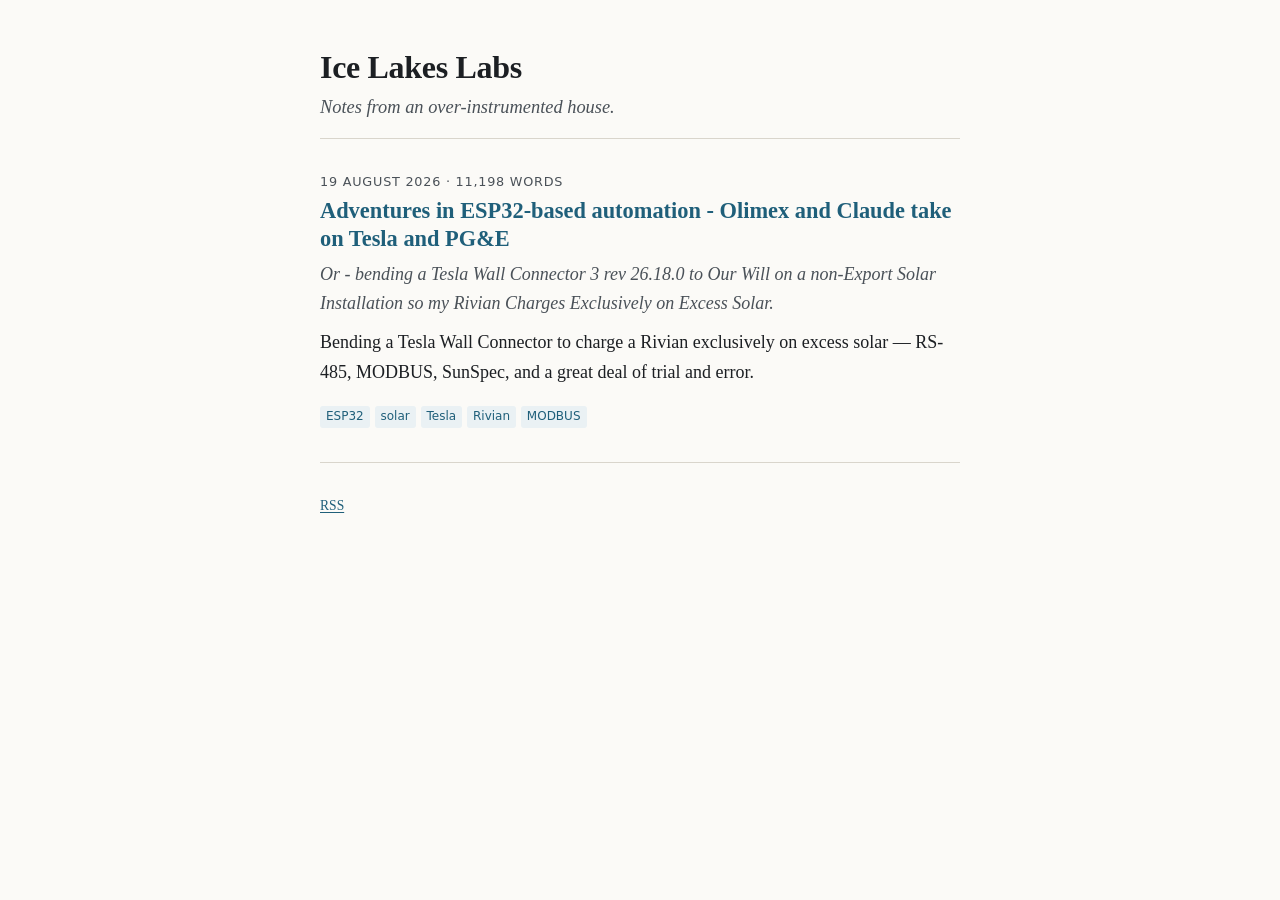
==== index.html @ 0e50eb20 "Initial commit: Ice Lakes Labs static blog A pandoc-based static site: one directory per post, built" ====
<!DOCTYPE html>
<html lang="en">
<head>
<meta charset="utf-8">
<meta name="viewport" content="width=device-width, initial-scale=1">
<title>Ice Lakes Labs</title>
<link rel="alternate" type="application/rss+xml" title="Ice Lakes Labs" href="feed.xml">
<link rel="stylesheet" href="style.css">
</head>
<body class="index-page">
<header class="site-header">
  <h1>Ice Lakes Labs</h1>
  <p class="tagline">Notes from an over-instrumented house.</p>
</header>
<main>
  <article class="post-entry">
    <p class="post-date"><time datetime="2026-08-19">19 August 2026</time>
       &middot; 11,198 words</p>
    <h2><a href="posts/2026-08-19-solar-charging/">Adventures in ESP32-based automation - Olimex and Claude take on Tesla and PG&amp;E</a></h2>
    <p class="post-sub">Or - bending a Tesla Wall Connector 3 rev 26.18.0 to Our Will on a non-Export Solar Installation so my Rivian Charges Exclusively on Excess Solar.</p>
    <p class="post-summary">Bending a Tesla Wall Connector to charge a Rivian exclusively on excess solar — RS-485, MODBUS, SunSpec, and a great deal of trial and error.</p>
    <p class="post-tags"><span class="tag">ESP32</span><span class="tag">solar</span><span class="tag">Tesla</span><span class="tag">Rivian</span><span class="tag">MODBUS</span></p>
  </article>
</main>
<footer class="site-footer">
  <p><a href="feed.xml">RSS</a></p>
</footer>
</body>
</html>
---- style.css ----
/* Ice Lakes Labs — long-form technical post
   Light ground, Georgia for prose (the serif you liked from the probe),
   a real monospace stack for register dumps and code. */

:root {
  --ink:        #1c1f23;
  --ink-soft:   #4a5158;
  --paper:      #fbfaf7;
  --rule:       #d9d5cc;
  --accent:     #1f5f7a;   /* cold lake blue */
  --accent-dim: #eaf1f4;
  --code-bg:    #f3f1ec;
  --measure:    40rem;
}

html { -webkit-text-size-adjust: 100%; }

body {
  margin: 0;
  padding: 0 1.25rem 6rem;
  background: var(--paper);
  color: var(--ink);
  font: 400 18px/1.65 Georgia, "Iowan Old Style", "Times New Roman", serif;
}

/* ---- rhythm ---------------------------------------------------------- */

header, #TOC, main, article { max-width: var(--measure); margin: 0 auto; }
p { margin: 0 0 1.15em; }

h1 {
  font-size: 2.1rem; line-height: 1.2; margin: 2.5rem 0 0.4em;
  letter-spacing: -0.01em;
}
/* the subtitle: first paragraph after the title */
h1 + p { font-size: 1.15rem; color: var(--ink-soft); font-style: italic; }

h2 {
  font-size: 1.5rem; line-height: 1.25; margin: 2.8em 0 0.6em;
  padding-top: 0.7em; border-top: 1px solid var(--rule);
}
h3 { font-size: 1.12rem; margin: 2em 0 0.5em; letter-spacing: 0.01em; }

/* TL;DR headings and the block that follows them */
h3[id$="-tldr"] {
  text-transform: uppercase; font-size: 0.82rem; letter-spacing: 0.11em;
  color: var(--accent); margin-bottom: 0.9em;
}

a { color: var(--accent); text-decoration-thickness: 1px; text-underline-offset: 2px; }

/* ---- table of contents ----------------------------------------------- */

#TOC {
  background: var(--accent-dim);
  border: 1px solid var(--rule);
  padding: 1.2rem 1.5rem;
  margin: 2.5rem auto 3rem;
  font-size: 0.94rem;
}
/* Section headings already carry their own numbers ("1.", "2." ...), so
   bullets would double up. */
#TOC ul { list-style: none; margin: 0; padding-left: 0; }
#TOC ul ul { padding-left: 1rem; }
#TOC ul ul { font-size: 0.9em; color: var(--ink-soft); }
#TOC li { margin: 0.25em 0; }

/* ---- code, tables, figures ------------------------------------------- */

code, pre, kbd {
  font-family: "SF Mono", ui-monospace, Menlo, Consolas, "DejaVu Sans Mono", monospace;
}
code { font-size: 0.88em; background: var(--code-bg); padding: 0.1em 0.35em; border-radius: 3px; }
pre {
  background: var(--code-bg);
  border-left: 3px solid var(--rule);
  padding: 0.9rem 1.1rem;
  overflow-x: auto;             /* alignment is load-bearing — never wrap */
  font-size: 0.82rem;
  line-height: 1.45;
}
pre code { background: none; padding: 0; font-size: inherit; }

table {
  border-collapse: collapse;
  width: 100%;
  margin: 1.6em 0;
  font-size: 0.86rem;
  font-family: -apple-system, BlinkMacSystemFont, "Segoe UI", system-ui, sans-serif;
}
th, td { border: 1px solid var(--rule); padding: 0.45em 0.65em; text-align: left; vertical-align: top; }
th { background: var(--accent-dim); font-weight: 600; }
td:first-child { font-family: "SF Mono", ui-monospace, Menlo, monospace; font-size: 0.92em; white-space: nowrap; }

/* wide tables get their own scroller rather than blowing out the page */
.table-wrap { overflow-x: auto; margin: 1.6em 0; }
.table-wrap table { margin: 0; }

figure { margin: 2em 0; }
img { max-width: 100%; height: auto; display: block; border: 1px solid var(--rule); }
figcaption { font-size: 0.85rem; color: var(--ink-soft); margin-top: 0.5em; font-style: italic; }

blockquote {
  border-left: 3px solid var(--accent);
  margin: 1.6em 0; padding: 0.2em 0 0.2em 1.1em;
  color: var(--ink-soft);
}

hr { border: 0; border-top: 1px solid var(--rule); margin: 2.5em 0; }

/* ---- narrow screens --------------------------------------------------- */

@media (max-width: 44rem) {
  body { font-size: 17px; padding: 0 1rem 4rem; }
  h1 { font-size: 1.65rem; }
  h2 { font-size: 1.3rem; }
  pre { font-size: 0.74rem; }
  td:first-child { white-space: normal; }
}

@media print {
  body { background: #fff; font-size: 11pt; }
  #TOC { break-after: page; }
  pre, table, figure { break-inside: avoid; }
}

/* Long reference URLs must not blow out the measure on narrow screens. */
a[href^="http"] { overflow-wrap: anywhere; word-break: break-word; }
/* Tight lists: minimal gap between items, and no extra space where a
   sub-list opens under its parent. */
ul, ol { margin: 1em 0; padding-left: 1.4rem; }
li { margin: 0.1em 0; line-height: 1.45; }
li > ul, li > ol { margin: 0.1em 0 0.2em; }

/* Belt-and-braces: if pandoc ever emits a loose list, don't let it
   introduce paragraph gaps between items. */
li > p:only-child { margin: 0; }
li > p:first-child { margin-top: 0; }
li > p:last-child { margin-bottom: 0; }

/* /m ... /m — monospace run without the code-block background or padding. */
.mono {
  font-family: "SF Mono", ui-monospace, Menlo, Consolas, "DejaVu Sans Mono", monospace;
  font-size: 0.88em;
  background: none;
  padding: 0;
}

/* ---- landing page ---------------------------------------------------- */

.index-page main, .site-header, .site-footer {
  max-width: var(--measure); margin: 0 auto;
}
.site-header { padding: 3rem 0 1rem; border-bottom: 1px solid var(--rule); }
.site-header h1 { margin: 0; font-size: 2rem; }
.tagline { color: var(--ink-soft); font-style: italic; margin: 0.3em 0 0; }

.post-entry { padding: 2rem 0; border-bottom: 1px solid var(--rule); }
.post-entry h2 { margin: 0.2em 0 0.3em; border: 0; padding: 0; font-size: 1.4rem; }
.post-entry h2 a { text-decoration: none; }
.post-entry h2 a:hover { text-decoration: underline; }
.post-date {
  margin: 0; font-size: 0.8rem; letter-spacing: 0.06em;
  text-transform: uppercase; color: var(--ink-soft);
  font-family: -apple-system, BlinkMacSystemFont, "Segoe UI", system-ui, sans-serif;
}
.post-sub { margin: 0 0 0.5em; color: var(--ink-soft); font-style: italic; }
.post-summary { margin: 0 0 0.7em; }
.post-tags { margin: 0; }
.tag {
  display: inline-block; margin-right: 0.4em; padding: 0.1em 0.5em;
  background: var(--accent-dim); color: var(--accent);
  border-radius: 3px; font-size: 0.75rem;
  font-family: -apple-system, BlinkMacSystemFont, "Segoe UI", system-ui, sans-serif;
}
.site-footer { padding: 2rem 0; font-size: 0.85rem; color: var(--ink-soft); }

.back-link {
  font-size: 0.85rem; margin: 1.5rem auto; max-width: var(--measure);
  font-family: -apple-system, BlinkMacSystemFont, "Segoe UI", system-ui, sans-serif;
}
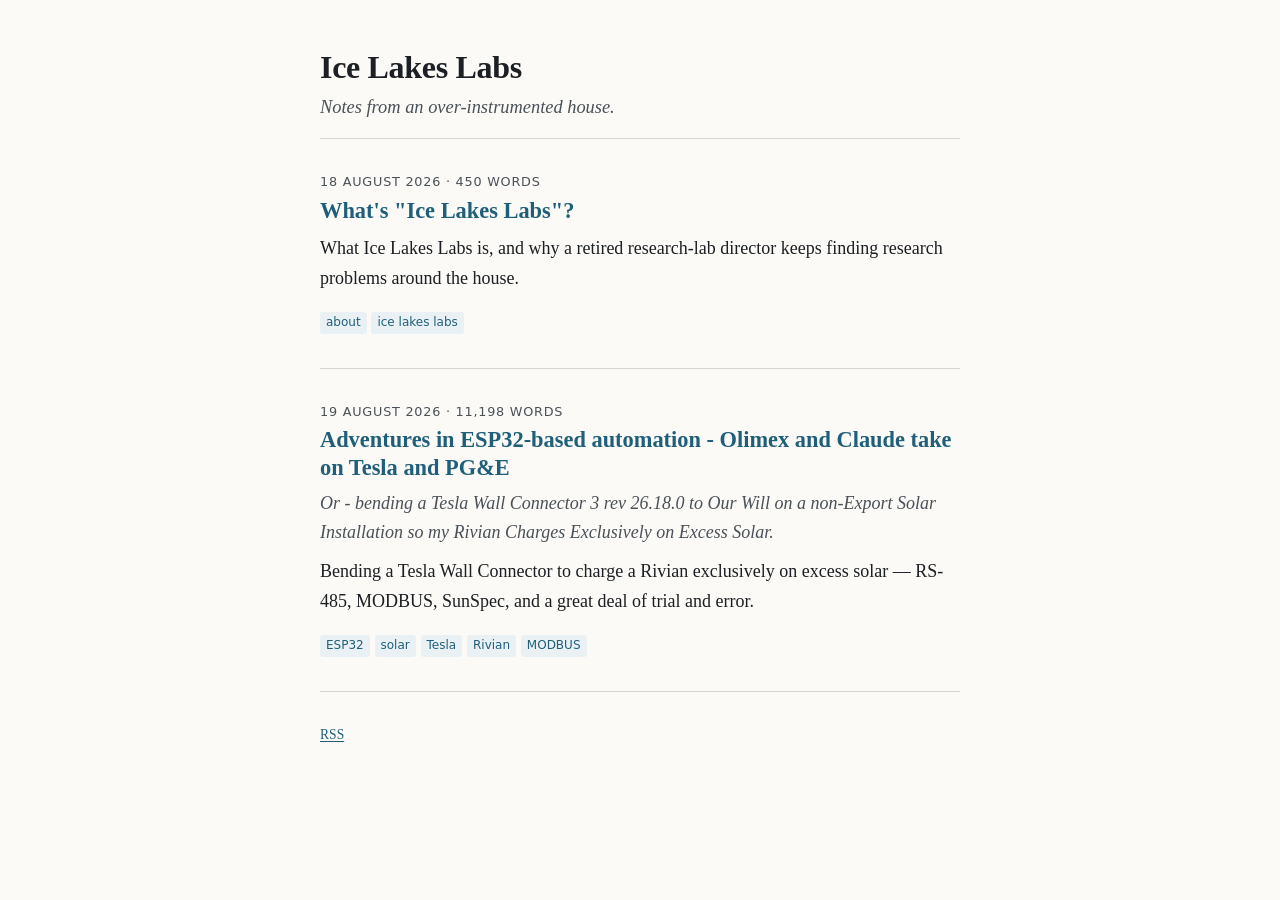
==== commit ac7d6ad1: "Publish "What's Ice Lakes Labs?" — the intro post Pinned, so it heads the landing page regardless of" ====
--- a/index.html
+++ b/index.html
@@ -14,6 +14,14 @@
 </header>
 <main>
   <article class="post-entry">
+    <p class="post-date"><time datetime="2026-08-18">18 August 2026</time>
+       &middot; 450 words</p>
+    <h2><a href="posts/2026-08-18-what-is-ill/">What&#x27;s &quot;Ice Lakes Labs&quot;?</a></h2>
+    <p class="post-sub"></p>
+    <p class="post-summary">What Ice Lakes Labs is, and why a retired research-lab director keeps finding research problems around the house.</p>
+    <p class="post-tags"><span class="tag">about</span><span class="tag">ice lakes labs</span></p>
+  </article>
+  <article class="post-entry">
     <p class="post-date"><time datetime="2026-08-19">19 August 2026</time>
        &middot; 11,198 words</p>
     <h2><a href="posts/2026-08-19-solar-charging/">Adventures in ESP32-based automation - Olimex and Claude take on Tesla and PG&amp;E</a></h2>
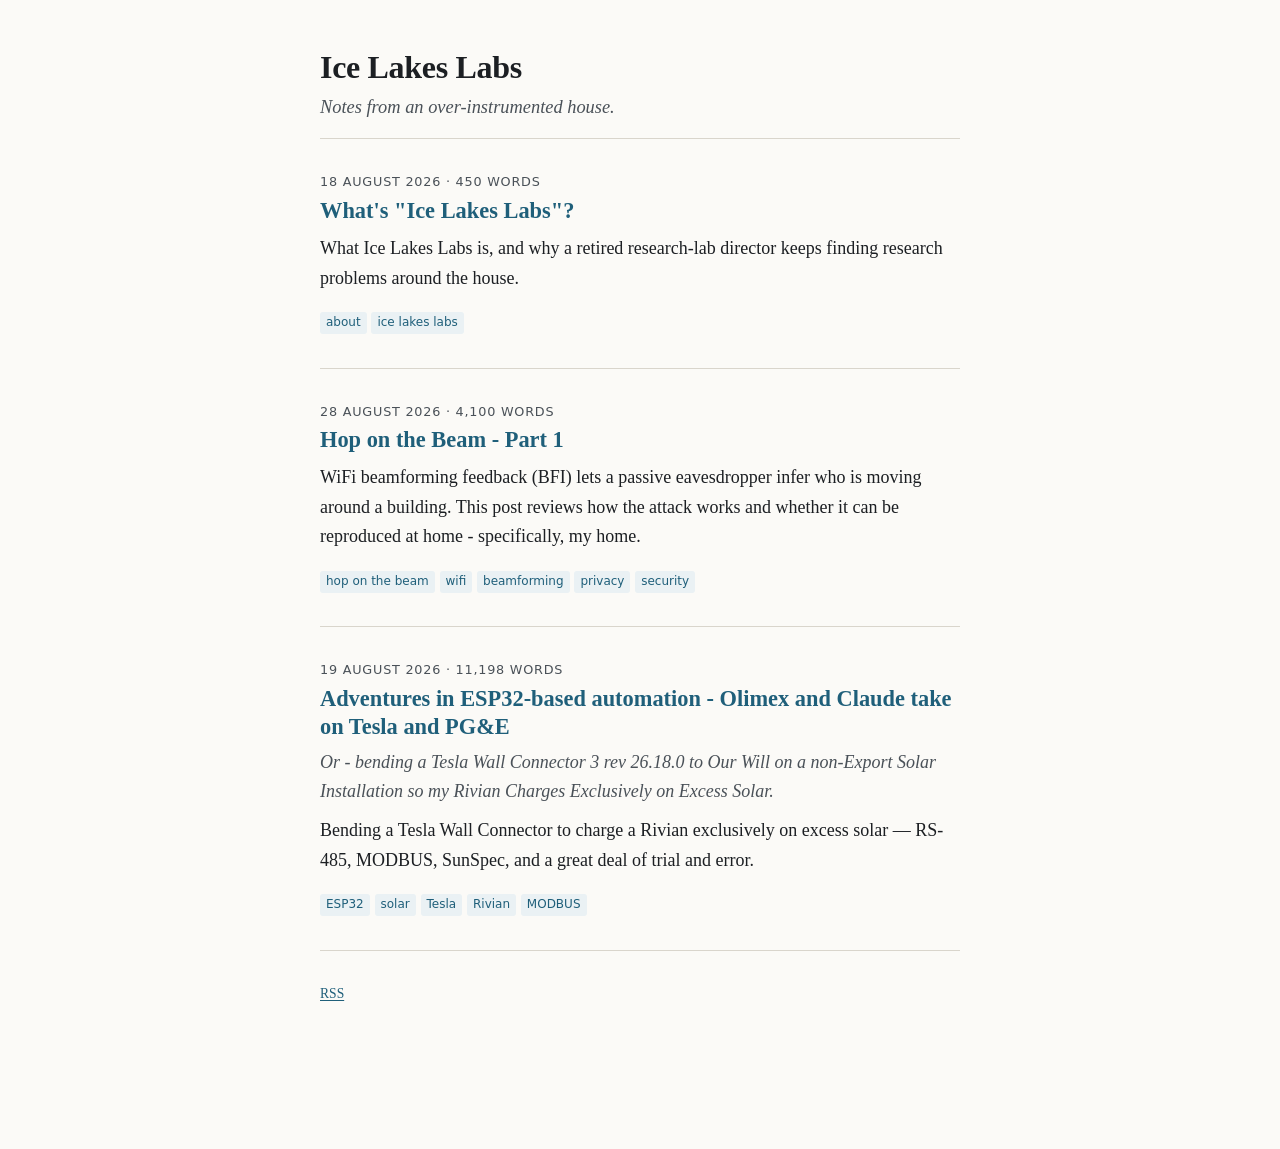
==== commit 89a765f7: "Publish "Hop on the Beam - Part 1" First instalment of a series on Beamforming Feedback Information " ====
--- a/index.html
+++ b/index.html
@@ -22,6 +22,14 @@
     <p class="post-tags"><span class="tag">about</span><span class="tag">ice lakes labs</span></p>
   </article>
   <article class="post-entry">
+    <p class="post-date"><time datetime="2026-08-28">28 August 2026</time>
+       &middot; 4,100 words</p>
+    <h2><a href="posts/2026-08-28-hop-on-the-beam-part-1/">Hop on the Beam - Part 1</a></h2>
+    <p class="post-sub"></p>
+    <p class="post-summary">WiFi beamforming feedback (BFI) lets a passive eavesdropper infer who is moving around a building.  This post reviews how the attack works and whether it can be reproduced at home - specifically, my home.</p>
+    <p class="post-tags"><span class="tag">hop on the beam</span><span class="tag">wifi</span><span class="tag">beamforming</span><span class="tag">privacy</span><span class="tag">security</span></p>
+  </article>
+  <article class="post-entry">
     <p class="post-date"><time datetime="2026-08-19">19 August 2026</time>
        &middot; 11,198 words</p>
     <h2><a href="posts/2026-08-19-solar-charging/">Adventures in ESP32-based automation - Olimex and Claude take on Tesla and PG&amp;E</a></h2>
